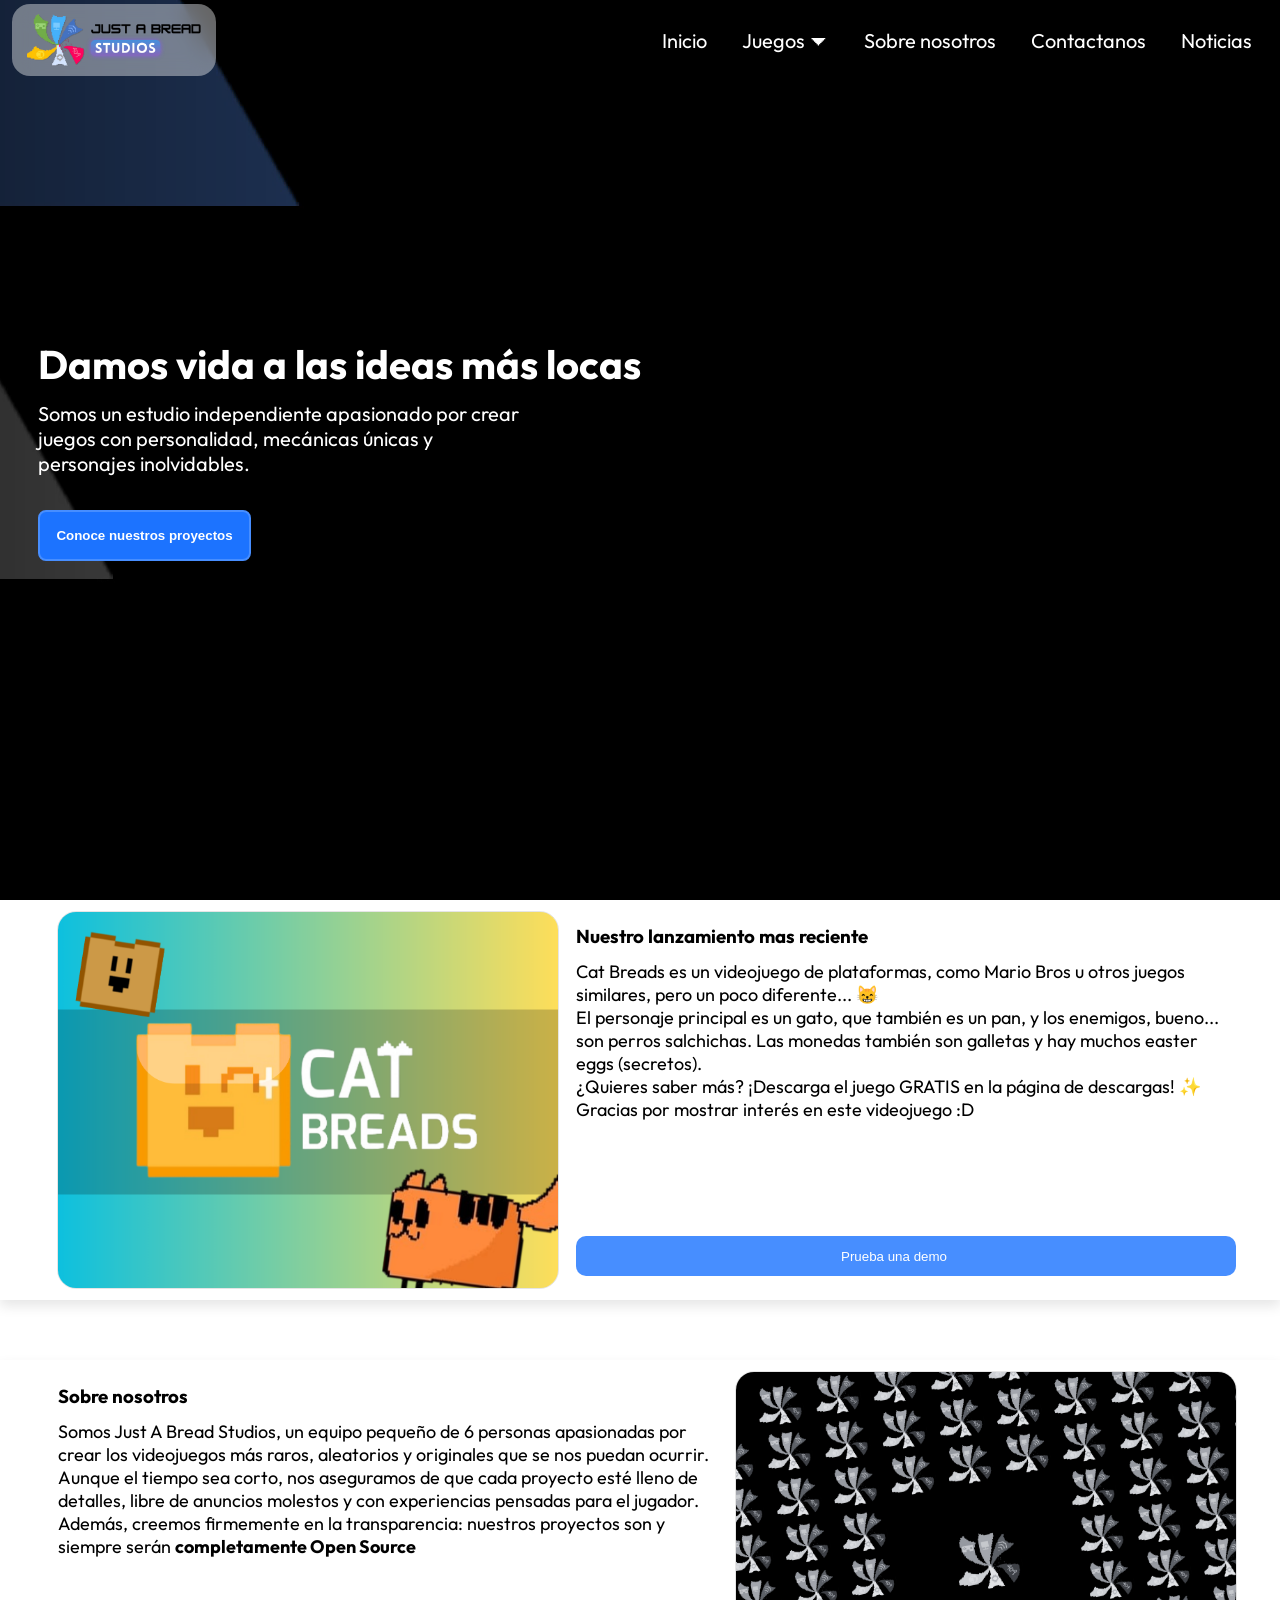
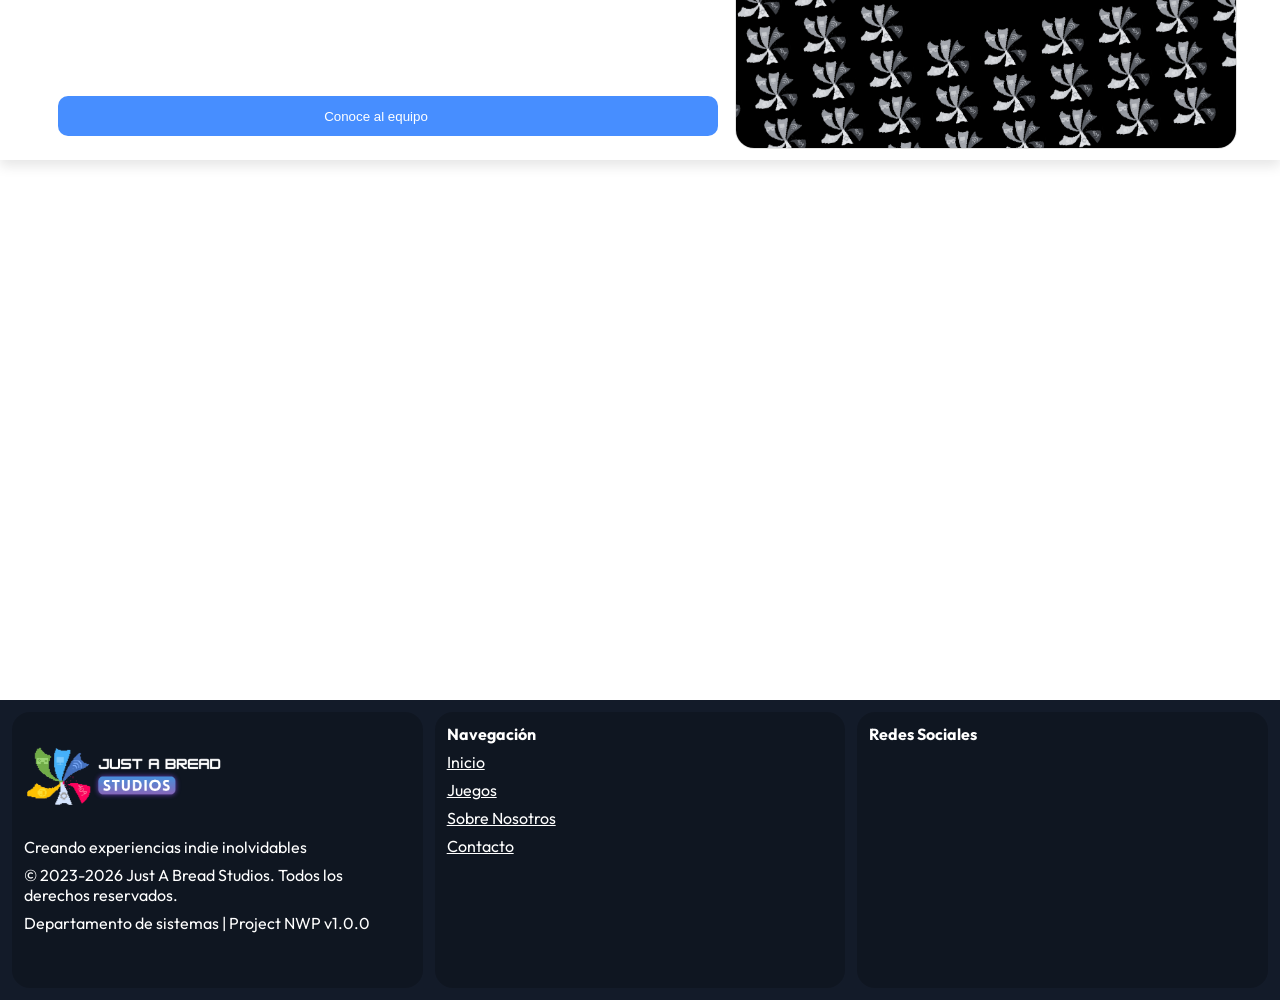
==== index.html @ 00c09c72 "Primer publicacion de la web!" ====
<!DOCTYPE html>
<html lang="en">
<head>
    <meta charset="UTF-8">
    <meta name="viewport" content="width=device-width, initial-scale=1.0">

    <title>Just A Bread Studios</title>
    <meta name="description" content="Estudio de videojuegos indie enfocado en experiencias originales, gratuitas y totalmente Open Source. Conoce a nuestro equipo.">
    <meta property="og:title" content="Just A Bread Studios">
    <meta property="og:description" content="Creando los videojuegos más raros y originales.">
    <meta property="og:image" content="/assets/jabsBanner.png">
    <meta property="og:type" content="website">
    <link rel="icon" href="/assets/jabs_small.png" type="image/x-icon">

    <link rel="stylesheet" href="styles.css">
    <link rel="preconnect" href="https://fonts.googleapis.com">
    <link rel="preconnect" href="https://fonts.gstatic.com" crossorigin>
    <link href="https://fonts.googleapis.com/css2?family=Google+Sans:ital,opsz,wght@0,17..18,400..700;1,17..18,400..700&family=Outfit:wght@100..900&display=swap" rel="stylesheet">
    <link rel='stylesheet' href='https://cdn-uicons.flaticon.com/4.0.0/uicons-regular-rounded/css/uicons-regular-rounded.css'>
    <link rel='stylesheet' href='https://cdn-uicons.flaticon.com/4.0.0/uicons-brands/css/uicons-brands.css'>
    <link rel='stylesheet' href='https://cdn-uicons.flaticon.com/4.0.0/uicons-bold-rounded/css/uicons-bold-rounded.css'>
</head>
<body>
    <nav id="navbar">
        <img alt="Jabs Logo" src="/assets/black.png" onclick="gotoPage('home')" style="cursor: pointer;">

        <button class="mobileNav" onclick="document.getElementById('navTouchSidebar').classList.toggle('show')"><i class="fi fi-br-menu-burger"></i></button>

        <ul>
            <li><a href="/home" data-link>Inicio</a></li>
            <li>
                <a href="/games" data-link>Juegos ⏷</a>
                <ul class="nav_dropdown">
                    <li><a href="/gamescatbreads" data-link>Cat Breads</a></li>
                    <li><a href="#">Cat Breads Legacy</a></li>
                </ul>
            </li>
            <li><a href="/aboutus" data-link>Sobre nosotros</a></li>
            <li><a href="/contactus" data-link>Contactanos</a></li>
            <li><a href="/news" data-link>Noticias</a></li>

        </ul>
    </nav>
    <nav id="navTouchSidebar">
        <button onclick="document.getElementById('navTouchSidebar').classList.remove('show')">Cerrar</button>
        <ul>
            <li><a href="/home" data-link>Inicio</a></li>
            <li>
                <a href="/games" data-link>Juegos ⏷</a>
                <ul class="nav_dropdown">
                    <li><a href="/gamescatbreads"  data-link>Cat Breads</a></li>
                    <li><a href="#">Cat Breads Legacy</a></li>
                </ul>
            </li>
            <li><a href="/aboutus" data-link>Sobre nosotros</a></li>
            <li><a href="/contactus" data-link>Contactanos</a></li>
            <li><a href="/news" data-link>Noticias</a></li>
        </ul>
    </nav>
    <section class="page" id="page_home">
        <section class="hero">
            <video autoplay muted loop playsinline width="100%">
                <source src="/assets/Cat Breads Trailer.webm" type="video/mp4">
                Tu navegador no soporta la etiqueta de video.
            </video>
            <div class="hero-content">
                <h1>Damos vida a las ideas más locas</h1>
                <span>Somos un estudio independiente apasionado por crear juegos con personalidad, mecánicas únicas y personajes inolvidables.</span>
                <button onclick="gotoPage('games')">Conoce nuestros proyectos</button>
            </div>
        </section>

        <section class="reveal groups">
            <div class="sideleft">
                <img alt="Game Screenshot" src="/assets/promo/2.png">
            </div>
            <div class="sideright">
                <h1>Nuestro lanzamiento mas reciente</h1>
                <p>Cat Breads es un videojuego de plataformas, como Mario Bros u otros juegos similares, pero un poco diferente... 😸<br>El personaje principal es un gato, que también es un pan, y los enemigos, bueno... son perros salchichas. Las monedas también son galletas y hay muchos easter eggs (secretos).<br>¿Quieres saber más? ¡Descarga el juego GRATIS en la página de descargas! ✨ Gracias por mostrar interés en este videojuego :D</p>
                <button onclick="gotoPage('games/catbreads')">Prueba una demo <i class="fi fi-rr-arrow-right"></i></button>
            </div>
        </section>
        <section class="reveal groups inverted">
            <div class="sideright">
                <h1>Sobre nosotros</h1>
                <p>Somos Just A Bread Studios, un equipo pequeño de 6 personas apasionadas por crear los videojuegos más raros, aleatorios y originales que se nos puedan ocurrir. Aunque el tiempo sea corto, nos aseguramos de que cada proyecto esté lleno de detalles, libre de anuncios molestos y con experiencias pensadas para el jugador. Además, creemos firmemente en la transparencia: nuestros proyectos son y siempre serán <strong>completamente Open Source</strong></p>
                <button onclick="gotoPage('aboutus')">Conoce al equipo <i class="fi fi-rr-arrow-right"></i></button>
            </div>
            <div class="sideleft">
                <img alt="About Screenshot" src="/assets/promo/5.png">
            </div>
        </section>
        <section class="reveal groups">
            <div class="sideleft">
                <img alt="News Screenshot" src="/assets/promo/1.png">
            </div>
            <div class="sideright">
                <h1>Noticias</h1>
                <p>Se viene una nueva actualizacion de nuestro juego Cat Breads. Actualizaremos el juego a la version 26.0, ademas de migrar a un nuevo motor web en lugar de utilizar PenguinMod, esto debido a que nuestro equipo ha adquirido nuevos conocimientos y esta preparado para mejorar el juego y dar la mejor experiencia posible! Con esta nueva version podremos manejar mas libremente el juego y reduciremos drasticamente los tiempos de carga, ademas de agregar mejor compatibilidad, administracion online y cuentas mejoradas, y nuevos puzzles.</p>
                <button onclick="gotoPage('news')">Ver esta noticia <i class="fi fi-rr-arrow-right"></i></button>
            </div>
        </section>

    </section>
    <section class="page hidden" id="page_games">
        <h1>Todos nuestros juegos</h1>
        <div class="games_wrapper">
            <div class="card">
                <img src="/assets/promo/3.png" alt="Game Logo">
                <h1>Cat Breads</h1>
                <p>Cat Breads es un videojuego de plataformas, pero un poco diferente... 😸 El personaje principal es un gato, que también es un pan, y los enemigos son perros salchichas.</p>
                <button onclick="gotoPage('games/catbreads')">Ir al sitio</button>
            </div>
        </div>
    </section>
    <section class="page hidden" id="page_aboutus">
        <h1>Sobre nosotros</h1>
        <span>Hola! Somos Just A Bread Studios, un equipo pequeño de 6 personas apasionadas por crear los videojuegos más raros, aleatorios y originales que se nos puedan ocurrir. Aunque el tiempo sea corto (debido a trabajos del colegio y las pocas personas colaboradoras), nos aseguramos de que cada proyecto esté lleno de detalles, libre de anuncios molestos y con experiencias pensadas para el jugador. Además, creemos firmemente en la transparencia: nuestros proyectos son y siempre serán <strong>completamente Open Source</strong> y en la medida de lo posible, gratuitos y sin anuncios. Estamos seguros de que en los unicos lugares donde habran anuncios publicitarios en nuestros juegos sera para desbloquear habilidades u opciones especiales, pero estos anuncios seran completamente opcionales. Muchas gracias por leer, cuidate :3</span>
        <h1>Nuestro equipo</h1>
        <div class="colaborators_wrapper">
            <div class="card">
                <img src="/assets/colaborators/nyxwaoss.jpeg" alt="Person Image">
                <h1>NyxWaoss</h1>
                <p>Programador, diseñador de niveles, administrador y ✨️ CEO ✨️ de Just A Bread Studios</p>
            </div>
            <div class="card">
                <img src="https://placehold.co/400x400" alt="Person Image">
                <h1>Alix</h1>
                <p>Administradora, tester, y departamento creativo</p>
            </div>
            <div class="card">
                <img src="https://placehold.co/400x400" alt="Person Image">
                <h1>Daniel</h1>
                <p>Departamento creativo y tester</p>
            </div>
            <div class="card">
                <img src="https://placehold.co/400x400" alt="Person Image">
                <h1>El Estante</h1>
                <p>Programador, diseñador de sprites, portadas y assets, tester, y departamento creativo</p>
            </div>
            <div class="card">
                <img src="https://placehold.co/400x400" alt="Person Image">
                <h1>Santi</h1>
                <p>Departamento creativo, diseñador de sprites y tester</p>
            </div>
        </div>
    </section>
    <section class="page hidden" id="page_contactus">
        <h1>Contactanos!</h1>
        <span>Tienes ideas para el juego, algun feedback, o necesitas comunicarte con nosotros? Por favor, envia tu solicitud a este correo:</span>
        <a href="mailto:justabreadstudios@gmail.com">justabreadstudios@gmail.com</a>
        <span>Tardaremos de 2-4 días en responderte segun tu solicitud, muchas gracias!</span>
    </section>
    <section class="page hidden" id="page_news">
        <h1>Noticias</h1>
        <section class="reveal groups">
            <div class="sideleft">
                <img alt="News Screenshot" src="/assets/promo/1.png">
            </div>
            <div class="sideright">
                <h1>Noticias</h1>
                <p>Se viene una nueva actualizacion de nuestro juego Cat Breads. Actualizaremos el juego a la version 26.0, ademas de migrar a un nuevo motor web en lugar de utilizar PenguinMod, esto debido a que nuestro equipo ha adquirido nuevos conocimientos y esta preparado para mejorar el juego y dar la mejor experiencia posible! Con esta nueva version podremos manejar mas libremente el juego y reduciremos drasticamente los tiempos de carga, ademas de agregar mejor compatibilidad, administracion online y cuentas mejoradas, y nuevos puzzles.</p>
                <button onclick="gotoPage('games/catbreads')">Prueba una demo <i class="fi fi-rr-arrow-right"></i></button>
            </div>
        </section>
    </section>

    <section class="page hidden" id="page_gamescatbreads">
        <h1>Redirigiendo...</h1>
    </section>

    <footer class="site-footer">
        <div class="brand">
            <img src="/assets/jabs_w.png" alt="Just A Bread Studios Logo" onclick="window.location.href = '/index.html'" style="cursor: pointer;">
            <p>Creando experiencias indie inolvidables</p>
            <p>&copy; 2023-2026 Just A Bread Studios. Todos los derechos reservados.</p>
            <p>Departamento de sistemas | Project NWP v1.0.0</p>
        </div>
        <div class="navigation">
            <h4>Navegación</h4>
            <a href="/home" data-link>Inicio</a>
            <a href="/games" data-link>Juegos</a>
            <a href="/aboutus" data-link>Sobre Nosotros</a>
            <a href="/contactus" data-link>Contacto</a>
        </div>
        <div class="social">
            <h4>Redes Sociales</h4>
            <a href="#"><i class="fi fi-brands-discord"></i></a>
            <a href="#"><i class="fi fi-brands-youtube"></i></a>
            <a href="#"><i class="fi fi-brands-github"></i></a>
        </div>
    </footer>
    <script src="app.js"></script>
</body>
</html>
---- styles.css ----
::-webkit-scrollbar {
    width: 10px;
}
::-webkit-scrollbar-track {
    background: transparent;
    background-color: rgb(218, 218, 218);
}
::-webkit-scrollbar-thumb {
  background: rgba(0, 0, 0, 0.25);
  border-radius: 999em;
}

/* Handle on hover */
::-webkit-scrollbar-thumb:hover {
  background: rgba(0, 0, 0, 0.4);
}

html {
    margin: 0;
    overflow-x: hidden;
}
body {
    margin: 0;
    width: 100vw;
    overflow-x: hidden;
    overflow-y: auto;
    /*padding-top: 80px;*/

    background-color: white;
    font-family: "Outfit", sans-serif;
}
.hidden {
    display: none !important;
}

button {
    display: flex;
    align-items: center;
    justify-content: center;
    gap: 8px;
    transition: gap 0.4s ease-out;
}
button:hover {
    gap: 16px;
}
button i {
    font-size: 16px;
    width: 16px;
    height: 16px;
}

.page {
    width: 100%;
    background-color: white;
    padding: 12px;
    padding-top: 80px;
    box-sizing: border-box;
}
#page_home {
    padding-top: 0 !important;
    padding: 0;
}

.page .reveal {
    opacity: 0;
    transform: translateY(40px);
    transition: opacity 0.8s ease, transform 0.8s ease-out;
}
.page .reveal.visible {
    opacity: 1;
    transform: translateY(0);
}
.page .reveal img {
    transform: perspective(800px) rotateY(40deg) translateX(-40px) scale(1.3);
    transform-origin: center center;
    box-shadow: 12px 12px 12px rgba(0, 0, 0, 0.7);
    transition: transform 0.6s ease 0.2s, box-shadow 0.4s ease 0.1s;
    outline: 1px solid rgba(0, 0, 0, 0.1);
}
.page .reveal.inverted img {
    transform: perspective(800px) rotateY(-40deg) translateX(40px) scale(1.3);
}
.page .reveal.visible img {
    transform: perspective(800px) rotateY(0) translateX(0) scale(1);
    box-shadow: none;
}


nav {
    position: fixed;
    top: 0;
    left: 0;
    width: 100%;
    height: 80px;
    padding: 12px;
    box-sizing: border-box;
    z-index: 10;

    display: flex;
    align-items: center;

    background-color: transparent;
    box-shadow: none;
    backdrop-filter: none;
    color: white;
    transition: background-color 0.3s ease, color 0.3s ease;
}
nav.scrolled {
    background-color: rgba(255, 255, 255, 0.8);
    box-shadow: 0 8px 12px rgba(0, 0, 0, 0.1);
    backdrop-filter: blur(12px);
    color: black;
}

nav.scrolled .mobileNav i {
    color: black;
}

nav .mobileNav {
    display: none;
    height: 90%;
    aspect-ratio: 1/1;
    background-color: transparent;
    border: none;

    align-items: center;
    justify-content: center;

    padding: 0;
    margin-left: auto;
    margin-right: 12px;
}
nav .mobileNav i {
    color: white;

    font-size: 28px;
    width: 28px;
    height: 28px;
}
@media (max-width: 768px) {
    nav .mobileNav {
        display: flex;
    }
}

#navTouchSidebar {
    flex-direction: column;
    align-items: start;
    gap: 8px;
    z-index: 11;

    top: 0;
    left: 100%;
    height: 100vh;
    width: 90%;

    border-radius: 18px 0 0 18px;

    background-color: rgb(19, 27, 41);
    color: white;

    transition: transform 0.3s ease;
}
#navTouchSidebar.show {
    transform: translateX(-100%);
}
#navTouchSidebar button {
    width: 100%;
    height: 40px;

    border-radius: 12px;
    border: none;
    background-color: rgb(71, 142, 255);
    color: white;
}

nav img {
    height: 100%;
    width: 180px;
    object-fit: cover;

    background-color: rgba(255, 255, 255, 0.4);
    border-radius: 18px;
    backdrop-filter: blur(12px);
    padding: 8px 12px;

    transition: padding 0.4s ease;
}
nav.scrolled img {
    background-color: transparent;
    backdrop-filter: none;
    padding: 0;
}
@media (max-width: 768px) {
    nav ul {
        display: none;
    }
}
#navbar ul {
    list-style: none;
    margin-left: auto;
}
#navbar ul li {
    display: inline-block;
    position: relative;
}
#navbar ul li a {
    display: block;
    padding: 16px;
    height: 100%;
    color: white;
    text-decoration: none;
    text-align: center;
    font-size: 20px;
    border-radius: 12px;
}
#navbar.scrolled ul li a {
    color: black;
}
#navbar ul li ul.nav_dropdown {
    width: 100%;
    min-width: 220px;
    min-height: 100px;
    position: absolute;
    z-index: 12;
    display: none;

    flex-direction: column;
    align-items: center;

    padding: 8px;
    margin: 0;
    border-radius: 16px;
    background-color: white;
    box-shadow: 6px 6px 12px rgba(0, 0, 0, 0.1);
}
#navbar ul li ul.nav_dropdown li {
    display: block;
    width: 100%;
    padding: 0;
}
#navbar ul li ul.nav_dropdown li a {
    padding: 8px 18px;
    font-size: 18px;
    color: black;
}
#navbar ul li a:hover {
    background-color: rgba(0, 0, 0, 0.2);
    backdrop-filter: blur(12px);
}
#navbar.scrolled ul li a:hover {
    background-color: rgba(0, 0, 0, 0.1);
    backdrop-filter: none;
}
#navbar ul li:hover ul.nav_dropdown {
    display: flex;
}

#navTouchSidebar ul {
    width: 100%;
    height: 100%;
    display: flex;
    flex-direction: column;
    align-items: start;
    list-style: none;
    gap: 12px;

    padding: 0;
    padding-left: 12px;
}

#navTouchSidebar ul li {
    width: 100%;
    font-size: 20px;
    color: white !important;
}
#navTouchSidebar ul li a {
    width: 100%;
    color: white !important;
    text-decoration: none;
}
#navTouchSidebar ul li ul {
    padding-left: 28px;
    padding-top: 12px;
    padding-bottom: 12px;
}





#page_home .hero {
    position: relative;
    width: 100%;
    height: 100vh;
    overflow: hidden;
    display: flex;
    align-items: center;
    justify-content: center;
}
#page_home .hero video {
    position: absolute;
    top: 50%;
    left: 50%;
    transform: translate(-50%, -50%);
    min-width: 100%;
    min-height: 100%;
    width: auto;
    height: auto;
    aspect-ratio: 16 / 9;
    object-fit: cover;
    z-index: 1;
}
@media (max-width: 768px) {
    #page_home .hero video {
        width: 100%;
    }
}
#page_home .hero::after {
    content: "";
    position: absolute;
    top: 0;
    left: 0;
    width: 100%;
    height: 100%;
    background: #000000;
    background: linear-gradient(90deg, rgba(0, 0, 0, 0.7) 0%, rgba(0, 0, 0, 0.3) 80%);
    z-index: 2;
}
#page_home .hero .hero-content {
    position: relative;
    z-index: 3;
    color: white;
    text-align: left;
    width: 94%;

    display: flex;
    flex-direction: column;
    align-items: start;
    justify-content: center;
    gap: 12px;
}
@media (max-width: 768px) {
    #page_home .hero .hero-content {
        align-items: center;
    }   
}
#page_home .hero .hero-content h1 {
    margin: 0;
    font-size: 40px;
    font-weight: 700;
    width: 100%;
    text-align: left;
}
#page_home .hero .hero-content span {
    margin: 0;
    font-size: 20px;
    width: 40%;
    text-align: left;
}
@media (max-width: 768px) {
    #page_home .hero .hero-content span {
        font-size: 20px;
        width: 100%;
        text-align: center;
    }
    #page_home .hero .hero-content h1 {
        text-align: center;
    }
}
#page_home .hero .hero-content button {
    background-color: rgb(28, 115, 255);
    border: 2px solid rgb(71, 142, 255);
    padding: 16px;
    border-radius: 8px;
    color: white;
    cursor: pointer;
    margin-top: 22px;
    font-weight: 600;

    transition: background-color 0.2s ease;
}
#page_home .hero .hero-content button:hover {
    background-color: rgb(62, 136, 255);
    box-shadow: 0 6px 12px rgba(0, 0, 0, 0.2);
}

.page .groups {
    width: 100%;
    height: 400px;

    display: flex;
    flex-direction: row;
    align-items: center;
    justify-content: center;
    gap: 18px;

    padding: 12px;
    padding-left: 58px;
    padding-right: 44px;
    box-sizing: border-box;

    box-shadow: 0 6px 12px rgba(0, 0, 0, 0.1);
    margin-bottom: 60px;
}
@media (max-width: 768px) {
    .page .groups {
        padding: 12px;
        padding-left: 12px;
        padding-right: 12px;
        flex-direction: column;
        height: auto;
    }
    .page .groups.inverted {
        flex-direction: column-reverse;
    }
}
.page .groups * {
    box-sizing: border-box;
    margin: 0;
}
.page .groups .sideleft {
    height: 100%;
    width: 500px;
}
.page .groups .sideright {
    height: 100%;
    width: 100%;
    flex: 1;

    padding: 12px 0;
    box-sizing: border-box;

    display: flex;
    flex-direction: column;
    align-items: start;
    gap: 12px;
}
@media (max-width: 768px) {
    .page .groups .sideleft {
        width: 100%;
        height: 300px;
    }
    .page .groups .sideright {
        width: 100%;
        height: auto;
    }
}

.page .groups img {
    height: 100%;
    width: 100%;
    border-radius: 18px;
    object-fit: cover;
}
.page .groups button {
    width: 100%;
    padding: 12px;
    box-sizing: border-box;

    margin-top: auto;

    border-radius: 10px;
    background-color: rgb(71, 142, 255);
    color: white;
    border: none;
    cursor: pointer;
}
.page .groups button:hover {
    box-shadow: 0 6px 12px rgba(0, 0, 0, 0.1);
}
.page .groups p {
    width: 100%;
    text-align: left;
    font-size: 18px;
}

#page_games {
    background: linear-gradient(rgba(255,255,255,0.5), rgba(255,255,255,0.5)),
                url(/assets/bg.png);
    background-position: center;
    background-repeat: no-repeat;
    background-size: cover;
}

#page_games .games_wrapper {
    width: 100%;
    display: flex;
    align-items: center;
    justify-content: center;
}

#page_games .games_wrapper .card {
    width: 300px;
    height: 460px;

    display: flex;
    flex-direction: column;
    align-items: center;
    gap: 12px;

    background-color: white;
    border-radius: 18px;
    box-shadow: 0 6px 12px rgba(0, 0, 0, 0.06);
    padding: 12px;
    box-sizing: border-box;

    transition: transform 0.4s ease;
}
#page_games .games_wrapper .card:hover {
    box-shadow: 0 6px 12px rgba(0, 0, 0, 0.1);
    transform: translateY(-6px);
}
#page_games .games_wrapper .card * {
    margin: 0;
}
#page_games .games_wrapper .card img {
    width: 100%;
    object-fit: cover;
    border-radius: 12px;
    border: 2px solid rgba(0, 0, 0, 0.1);
}
#page_games .games_wrapper .card p {
    width: 100%;
    text-align: justify;
}
#page_games .games_wrapper .card button {
    margin-top: auto;
    width: 100%;
    padding: 12px;
    box-sizing: border-box;
    border-radius: 12px;
    background-color: rgb(71, 142, 255);
    color: white;
    border: none;
    cursor: pointer;
}
#page_games .games_wrapper .card button:hover {
    box-shadow: 0 6px 12px rgba(0, 0, 0, 0.1);
}






#page_aboutus {
    background: linear-gradient(rgba(0,0,0,0.5), rgba(0,0,0,0.5)),
                url(/assets/grid.png);
    background-position: center;
    background-repeat: no-repeat;
    background-size: cover;
    color: white;

    display: flex;
    flex-direction: column;
    align-items: center;
}

#page_aboutus .colaborators_wrapper {
    width: 100%;
    max-width: 2000px;
    display: grid;
    align-items: center;
    justify-content: center;
    justify-items: center;
    grid-template-columns: repeat(auto-fit, minmax(300px, 1fr));
    grid-template-rows: repeat(2, 1fr);
    gap: 12px;
}

#page_aboutus .colaborators_wrapper .card {
    width: 300px;
    height: 440px;

    display: flex;
    flex-direction: column;
    align-items: center;
    gap: 12px;

    background-color: white;
    color: black;
    border-radius: 18px;
    box-shadow: 0 6px 12px rgba(0, 0, 0, 0.06);
    padding: 12px;
    box-sizing: border-box;

    transition: transform 0.4s ease;
}
#page_aboutus .colaborators_wrapper .card:hover {
    box-shadow: 0 6px 12px rgba(0, 0, 0, 0.1);
    transform: translateY(-6px);
}
#page_aboutus .colaborators_wrapper .card * {
    margin: 0;
}
#page_aboutus .colaborators_wrapper .card img {
    width: 100%;
    object-fit: cover;
    border-radius: 50%;
    border: 2px solid rgba(0, 0, 0, 0.1);
}
#page_aboutus .colaborators_wrapper .card p {
    width: 100%;
    text-align: center;
}
#page_aboutus .colaborators_wrapper .card button {
    margin-top: auto;
    width: 100%;
    padding: 12px;
    box-sizing: border-box;
    border-radius: 12px;
    background-color: rgb(71, 142, 255);
    color: white;
    border: none;
    cursor: pointer;
}
#page_aboutus .colaborators_wrapper .card button:hover {
    box-shadow: 0 6px 12px rgba(0, 0, 0, 0.1);
}



#page_contactus {
    background: linear-gradient(rgba(0,0,0,0.7), rgba(0,0,0,0.7)),
                url(/assets/grid.png);
    background-position: center;
    background-repeat: no-repeat;
    background-size: cover;
    color: white;

    display: flex;
    flex-direction: column;
    align-items: center;
}
#page_contactus a {
    font-size: 18px;
    color: rgb(45, 125, 255);
    background-color: rgba(0, 0, 0, 0.7);
    width: 100%;
    text-align: center;
    margin: 8px;
    padding: 4px 0;
    border-radius: 999em;
    backdrop-filter: blur(4px);
}





#page_news {
    display: flex;
    flex-direction: column;
    align-items: center;
    gap: 12px;
}







footer {
    margin-top: 80px;
    height: 300px;

    width: 100%;
    background-color: rgb(19, 27, 41);
    color: white;

    display: flex;
    align-items: center;
    justify-content: center;
    gap: 12px;

    padding: 12px;
    box-sizing: border-box;
}
@media (max-width: 768px) {
    footer {
        height: auto;
        flex-direction: column;
    }
}
footer img {
    width: 200px;
    object-fit: contain;
}
footer div {
    height: 100%;
    width: 100%;
    flex: 1;

    display: flex;
    flex-direction: column;
    gap: 8px;

    background-color: rgba(0, 0, 0, 0.2);
    border-radius: 18px;
    padding: 12px;
    box-sizing: border-box;
}
footer div * {
    margin: 0;
}
footer div a {
    font-size: 16px;
    color: white;
    border-radius: 999em;

    transition: font-size 0.3s ease;
}
footer div a:hover {
    background-color: rgba(255, 255, 255, 0.05);
    color: rgb(60, 174, 255);
    font-size: 18px;
}
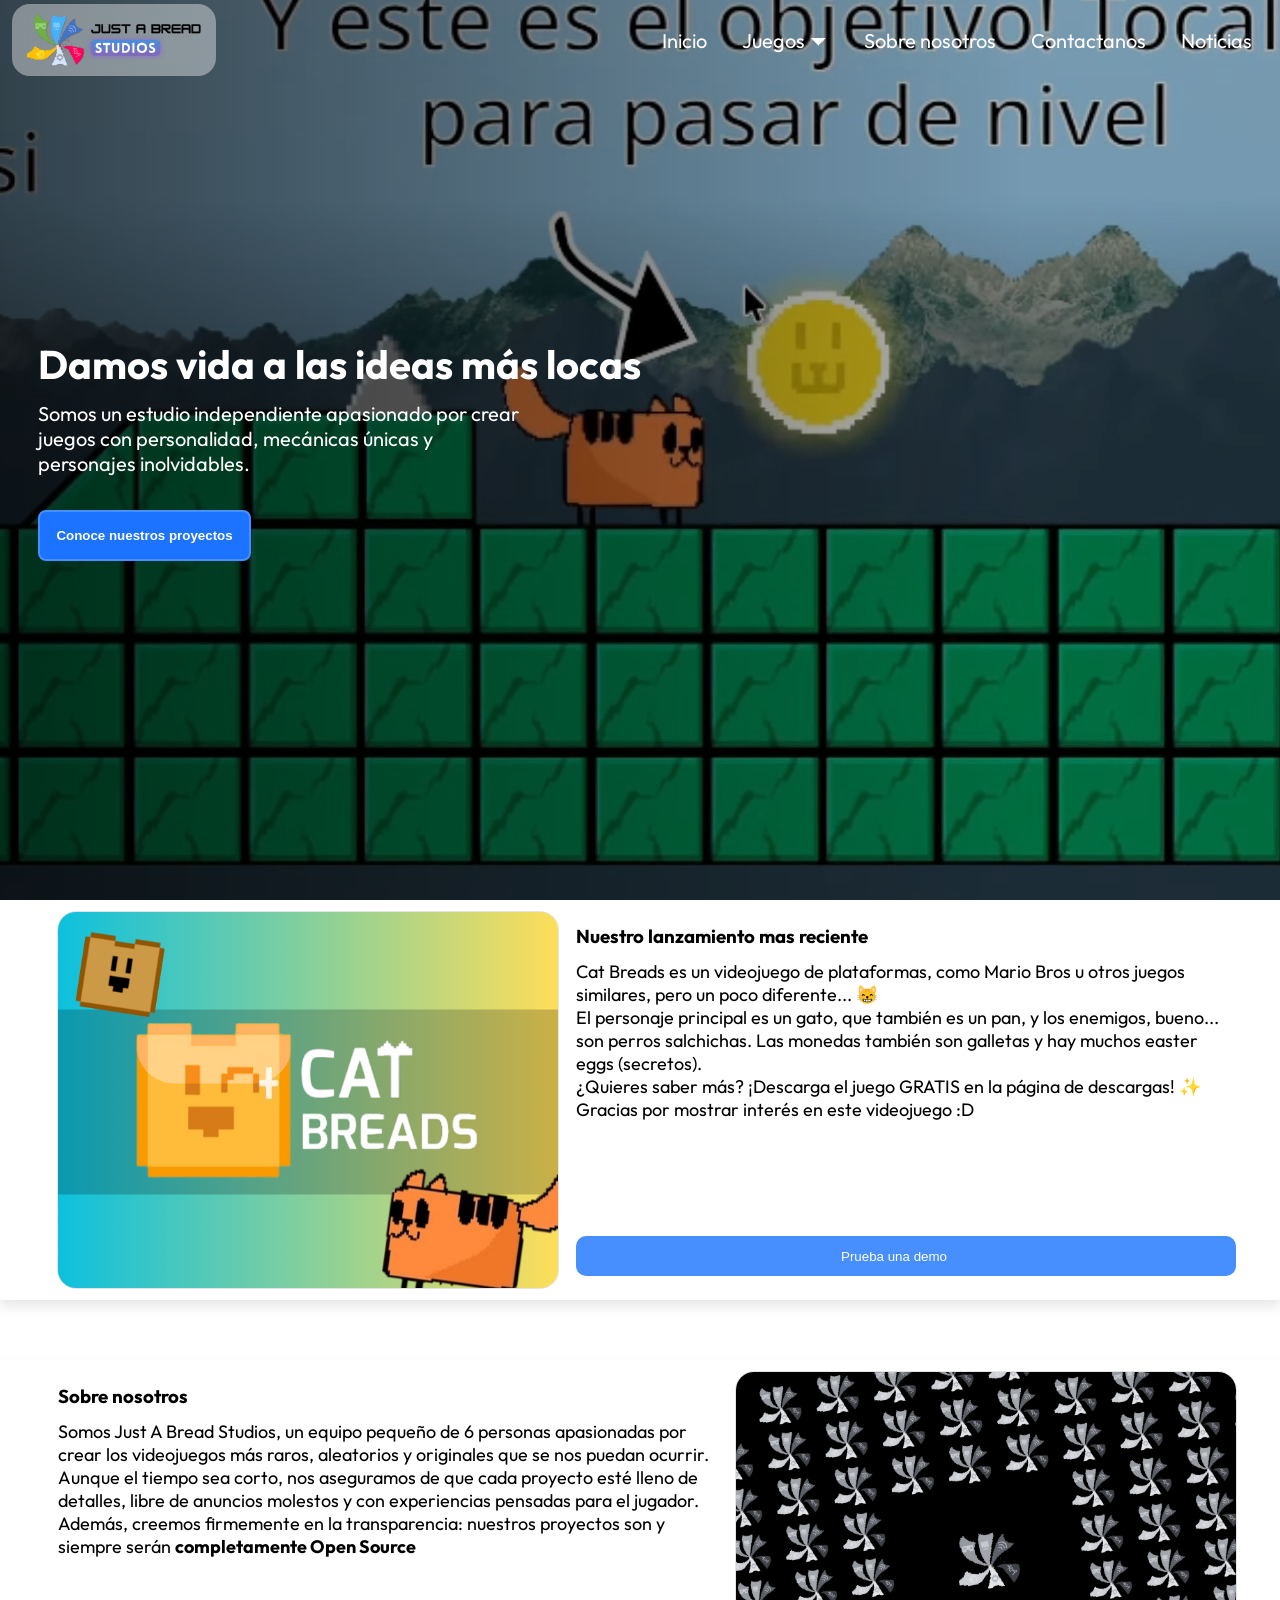
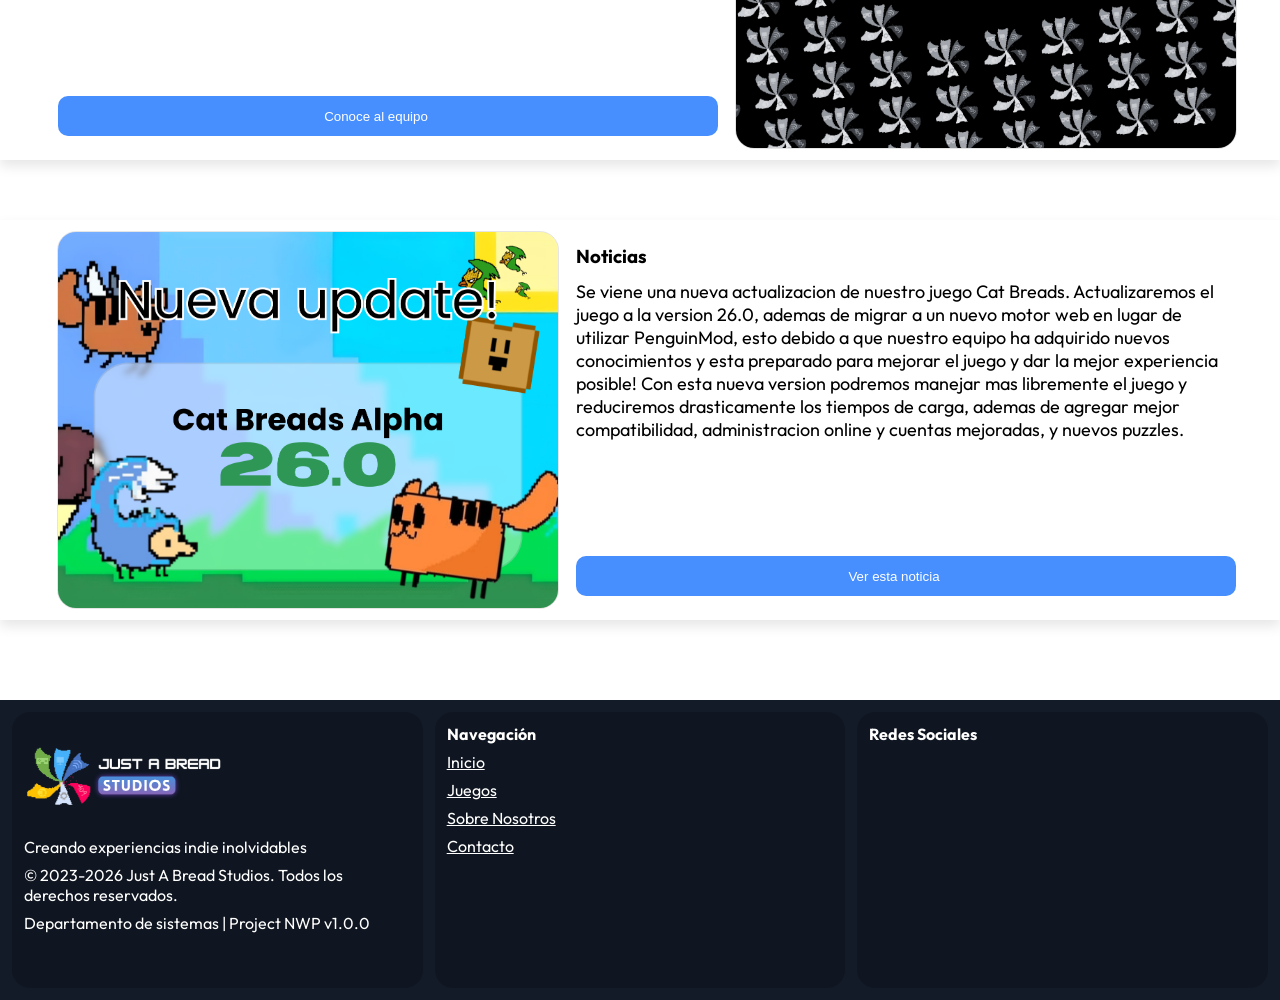
==== commit d9736d25: "Video del Hero reemplazado" ====
--- a/index.html
+++ b/index.html
@@ -60,7 +60,7 @@
     <section class="page" id="page_home">
         <section class="hero">
             <video autoplay muted loop playsinline width="100%">
-                <source src="/assets/Cat Breads Trailer.webm" type="video/mp4">
+                <source src="/assets/WebSmall.webm" type="video/mp4">
                 Tu navegador no soporta la etiqueta de video.
             </video>
             <div class="hero-content">
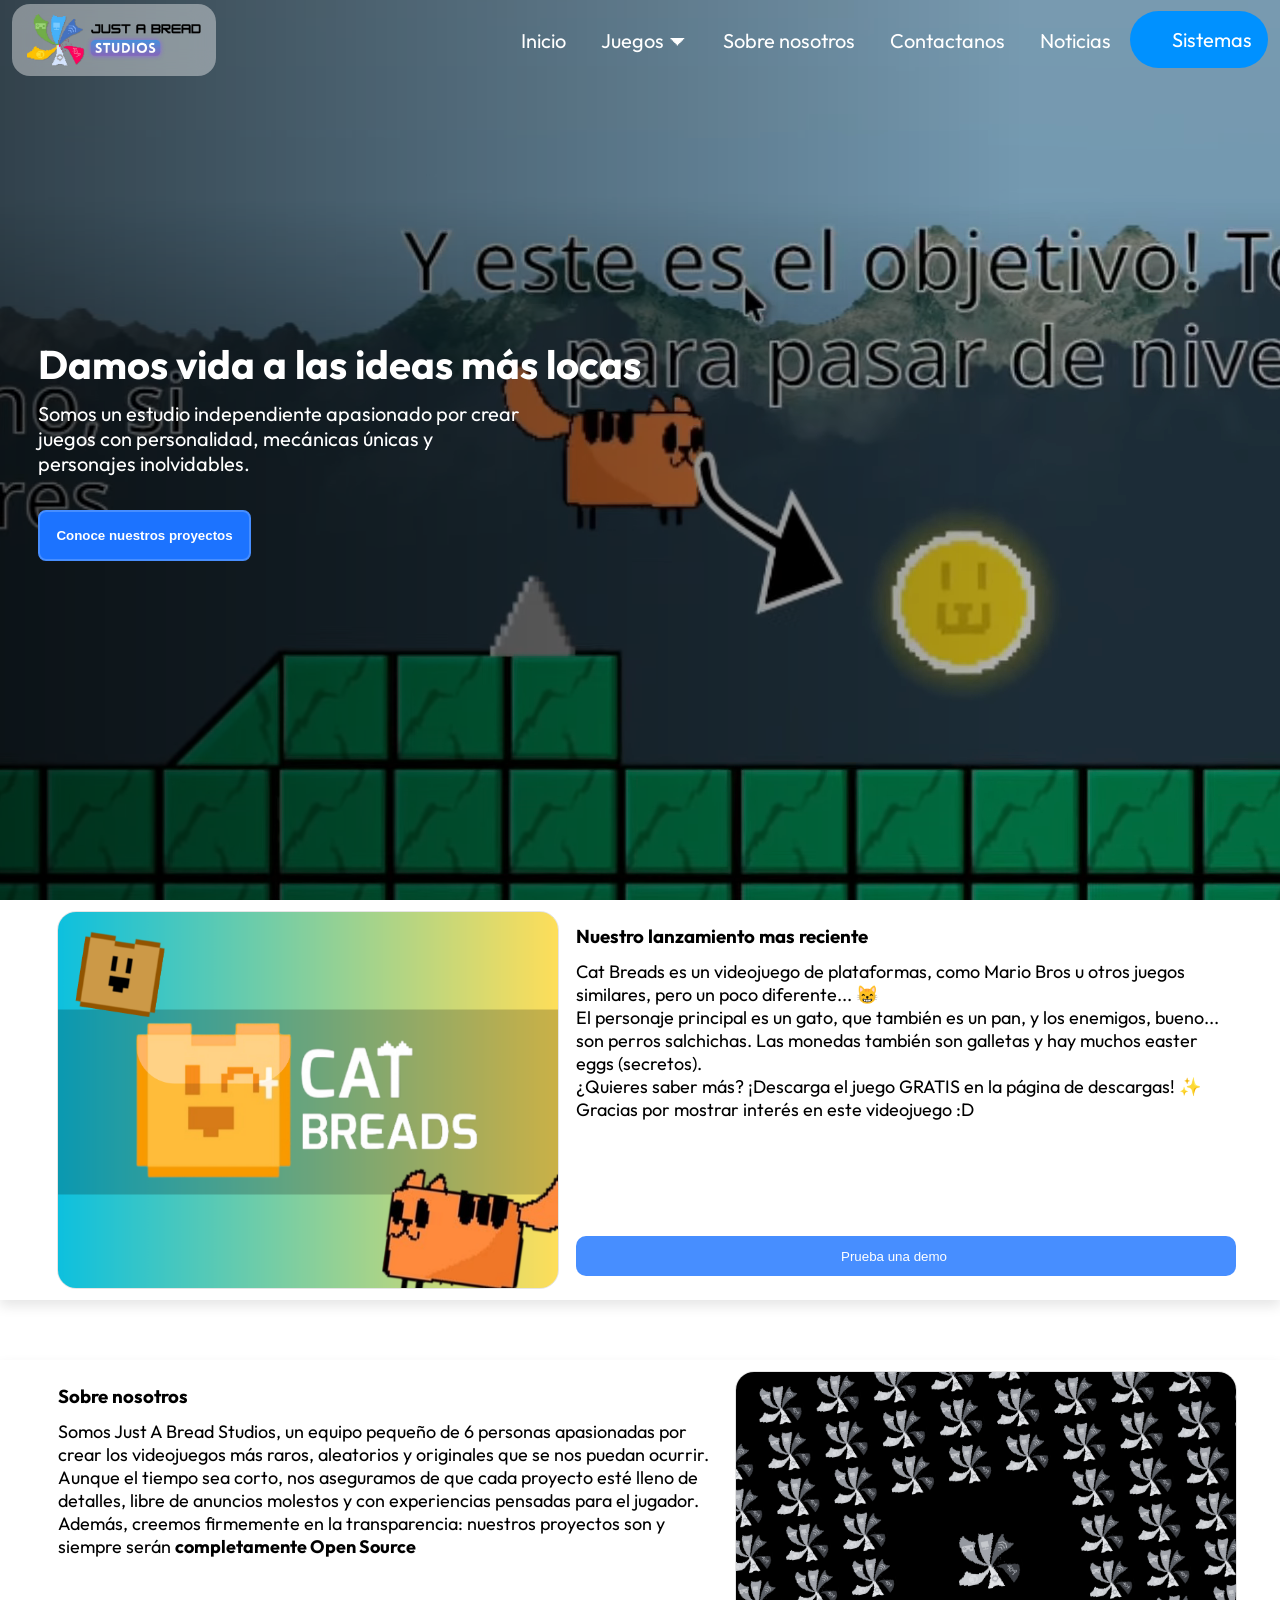
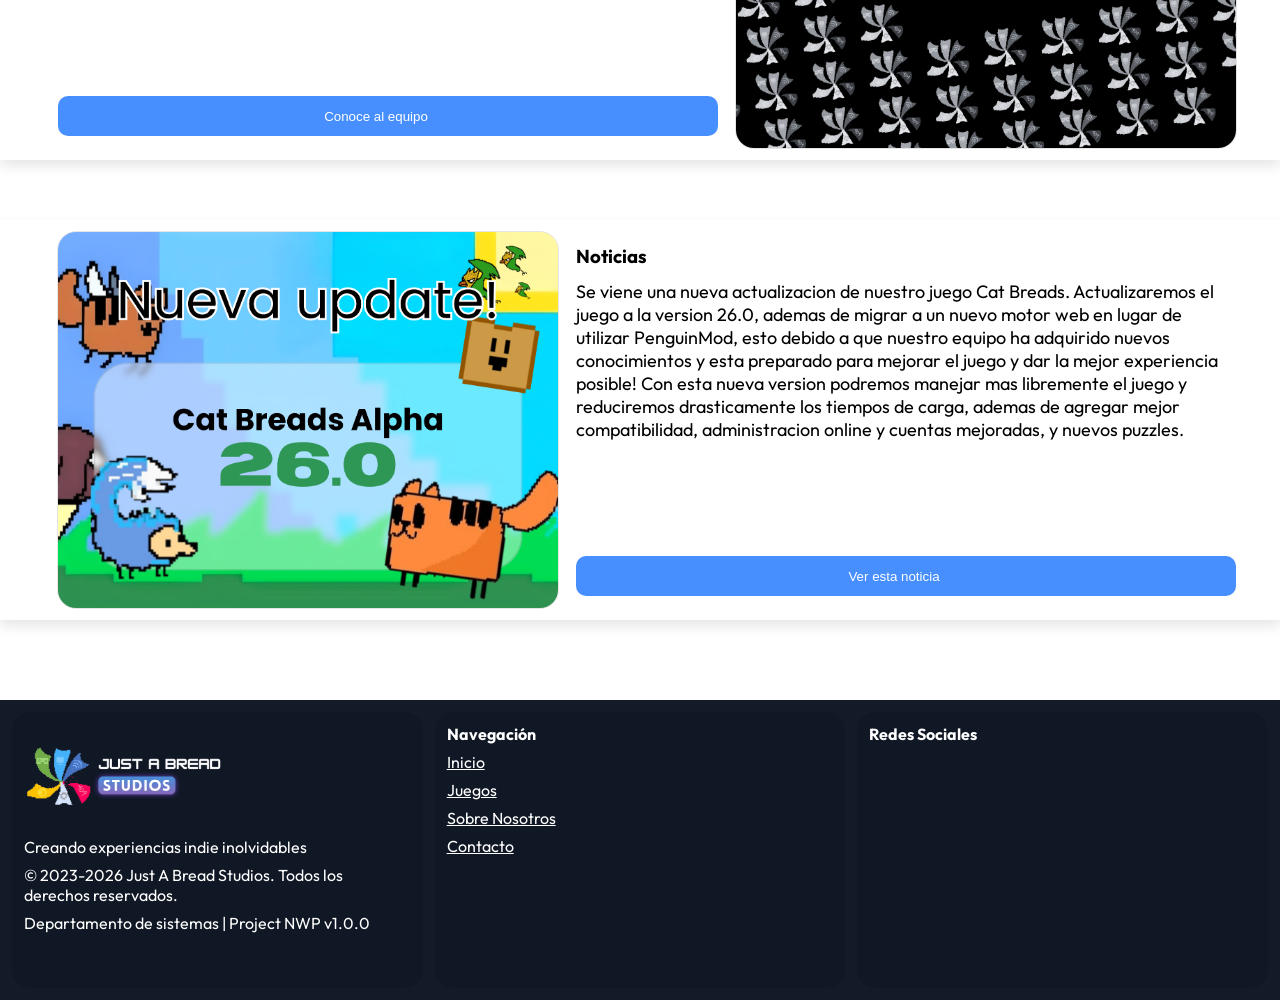
==== commit 52ae8b40: "BreadNet agregado (no disponible todavia)y SEO mejorado" ====
--- a/index.html
+++ b/index.html
@@ -6,10 +6,12 @@
 
     <title>Just A Bread Studios</title>
     <meta name="description" content="Estudio de videojuegos indie enfocado en experiencias originales, gratuitas y totalmente Open Source. Conoce a nuestro equipo.">
+    <link rel="canonical" href="https://justabreadstudios.netlify.app/">
     <meta property="og:title" content="Just A Bread Studios">
     <meta property="og:description" content="Creando los videojuegos más raros y originales.">
-    <meta property="og:image" content="/assets/jabsBanner.png">
+    <meta property="og:image" content="https://justabreadstudios.netlify.app/assets/jabsBanner.png">
     <meta property="og:type" content="website">
+    <meta property="og:url" content="https://justabreadstudios.com/">
     <link rel="icon" href="/assets/jabs_small.png" type="image/x-icon">
 
     <link rel="stylesheet" href="styles.css">
@@ -19,6 +21,15 @@
     <link rel='stylesheet' href='https://cdn-uicons.flaticon.com/4.0.0/uicons-regular-rounded/css/uicons-regular-rounded.css'>
     <link rel='stylesheet' href='https://cdn-uicons.flaticon.com/4.0.0/uicons-brands/css/uicons-brands.css'>
     <link rel='stylesheet' href='https://cdn-uicons.flaticon.com/4.0.0/uicons-bold-rounded/css/uicons-bold-rounded.css'>
+    <script type="application/ld+json">
+        {
+        "@context": "https://schema.org",
+        "@type": "WebSite",
+        "name": "Just A Bread Studios",
+        "url": "https://justabreadstudios.netlify.app/",
+        "description": "Estudio de videojuegos indie enfocado en experiencias originales, gratuitas y totalmente Open Source. Conoce a nuestro equipo."
+        }
+    </script>
 </head>
 <body>
     <nav id="navbar">
@@ -37,8 +48,9 @@
             </li>
             <li><a href="/aboutus" data-link>Sobre nosotros</a></li>
             <li><a href="/contactus" data-link>Contactanos</a></li>
-            <li><a href="/news" data-link>Noticias</a></li>
-
+            <li class="extra"><a href="/news" data-link>Noticias</a></li>
+
+            <li class="extra special"><a href="/breadnet/index.html"><i class="fi fi-rr-computer"></i> Sistemas</a></li>
         </ul>
     </nav>
     <nav id="navTouchSidebar">
@@ -55,6 +67,7 @@
             <li><a href="/aboutus" data-link>Sobre nosotros</a></li>
             <li><a href="/contactus" data-link>Contactanos</a></li>
             <li><a href="/news" data-link>Noticias</a></li>
+            <li><a href="/breadnet/index.html"><i class="fi fi-rr-computer"></i> Sistemas</a></li>
         </ul>
     </nav>
     <section class="page" id="page_home">
--- a/styles.css
+++ b/styles.css
@@ -137,9 +137,36 @@
     width: 28px;
     height: 28px;
 }
-@media (max-width: 768px) {
+@media (max-width: 800px) {
     nav .mobileNav {
         display: flex;
+    }
+}
+
+#navbar ul li.special a {
+    background-color: rgb(0, 145, 255) !important;
+    color: white !important;
+    border-radius: 999em;
+    display: flex;
+    align-items: center;
+    justify-content: center;
+    gap: 8px;
+
+    transition: box-shadow 0.2s ease, background-color 0.2s ease;
+}
+#navbar ul li.special i {
+    font-size: 18px;
+    width: 18px;
+    height: 18px;
+}
+#navbar ul li.special a:hover {
+    background-color: rgb(27, 156, 255) !important;
+    box-shadow: 0 6px 12px rgba(0, 162, 255, 0.5);
+}
+
+@media (max-width: 1100px) {
+    #navbar ul li.extra {
+        display: none !important;
     }
 }
 
@@ -191,7 +218,7 @@
     backdrop-filter: none;
     padding: 0;
 }
-@media (max-width: 768px) {
+@media (max-width: 800px) {
     nav ul {
         display: none;
     }
@@ -697,7 +724,7 @@
     flex-direction: column;
     gap: 8px;
 
-    background-color: rgba(0, 0, 0, 0.2);
+    background-color: rgba(0, 0, 0, 0.1);
     border-radius: 18px;
     padding: 12px;
     box-sizing: border-box;
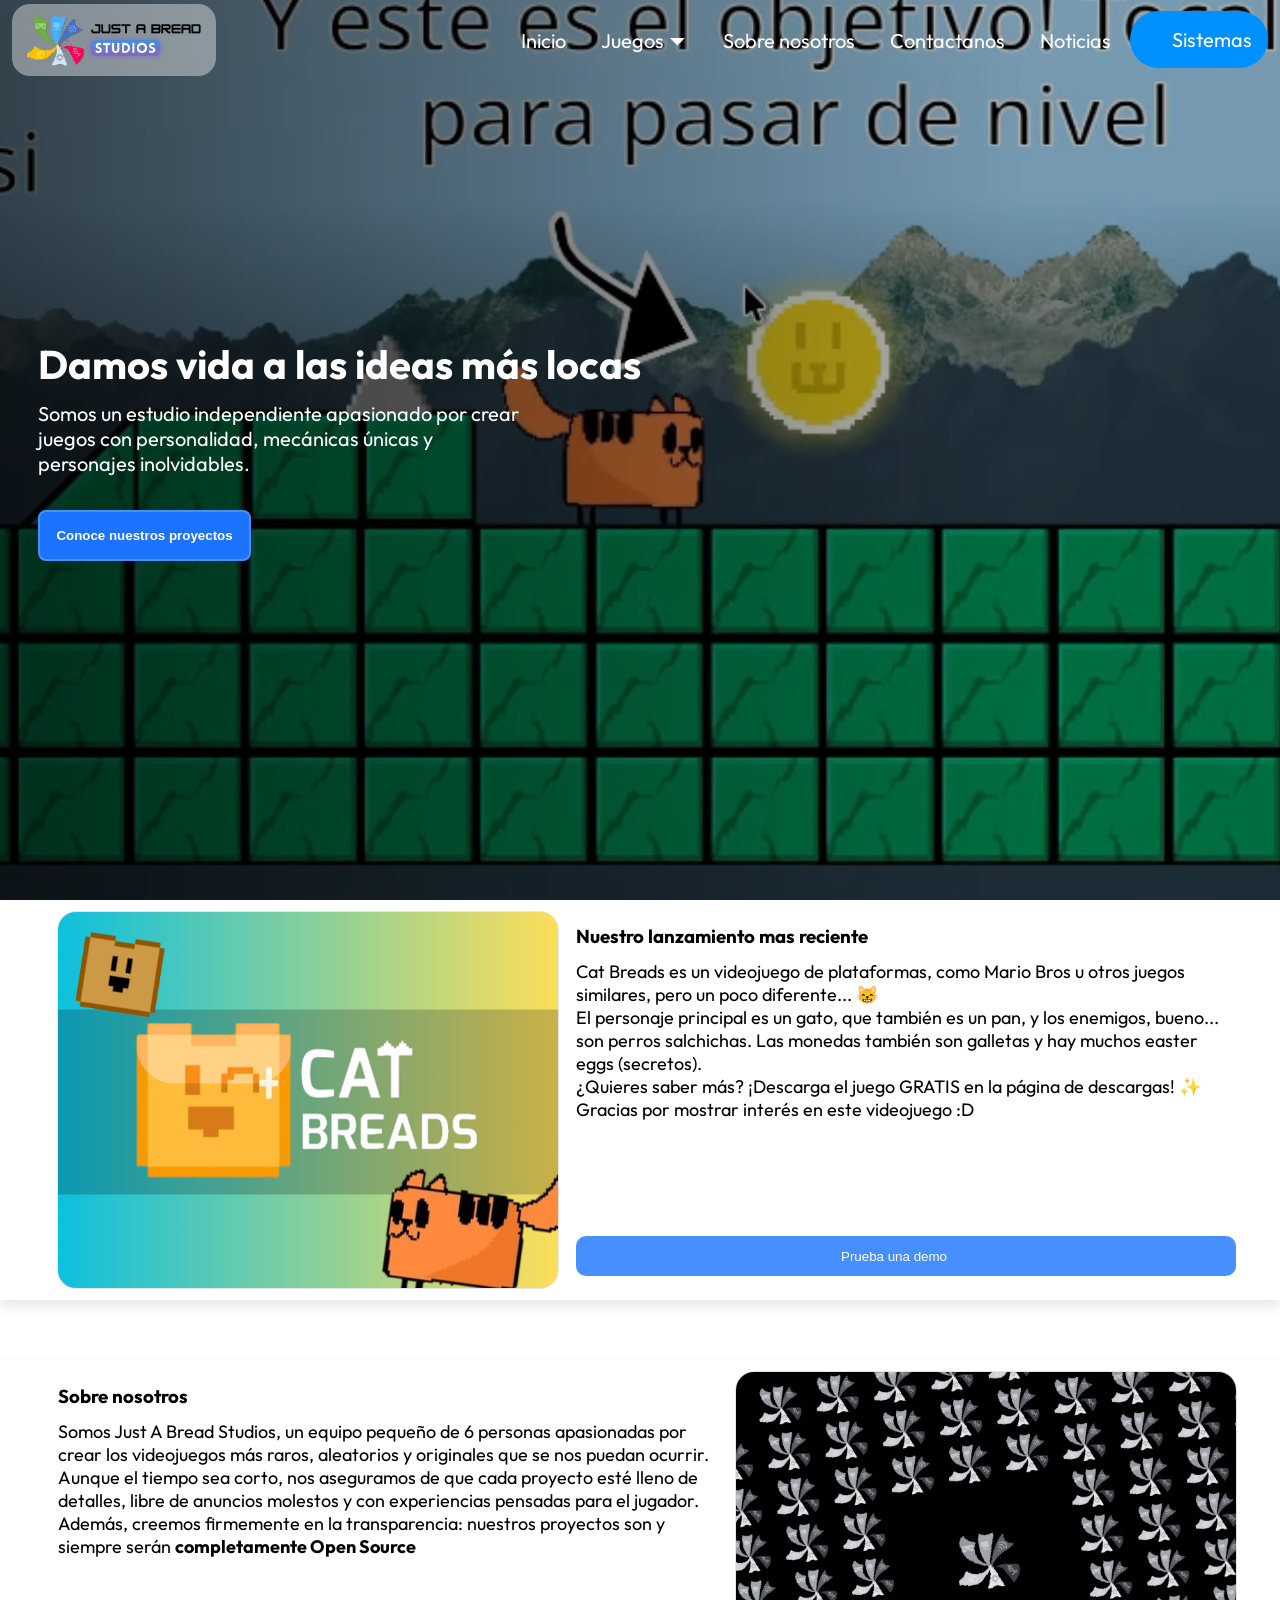
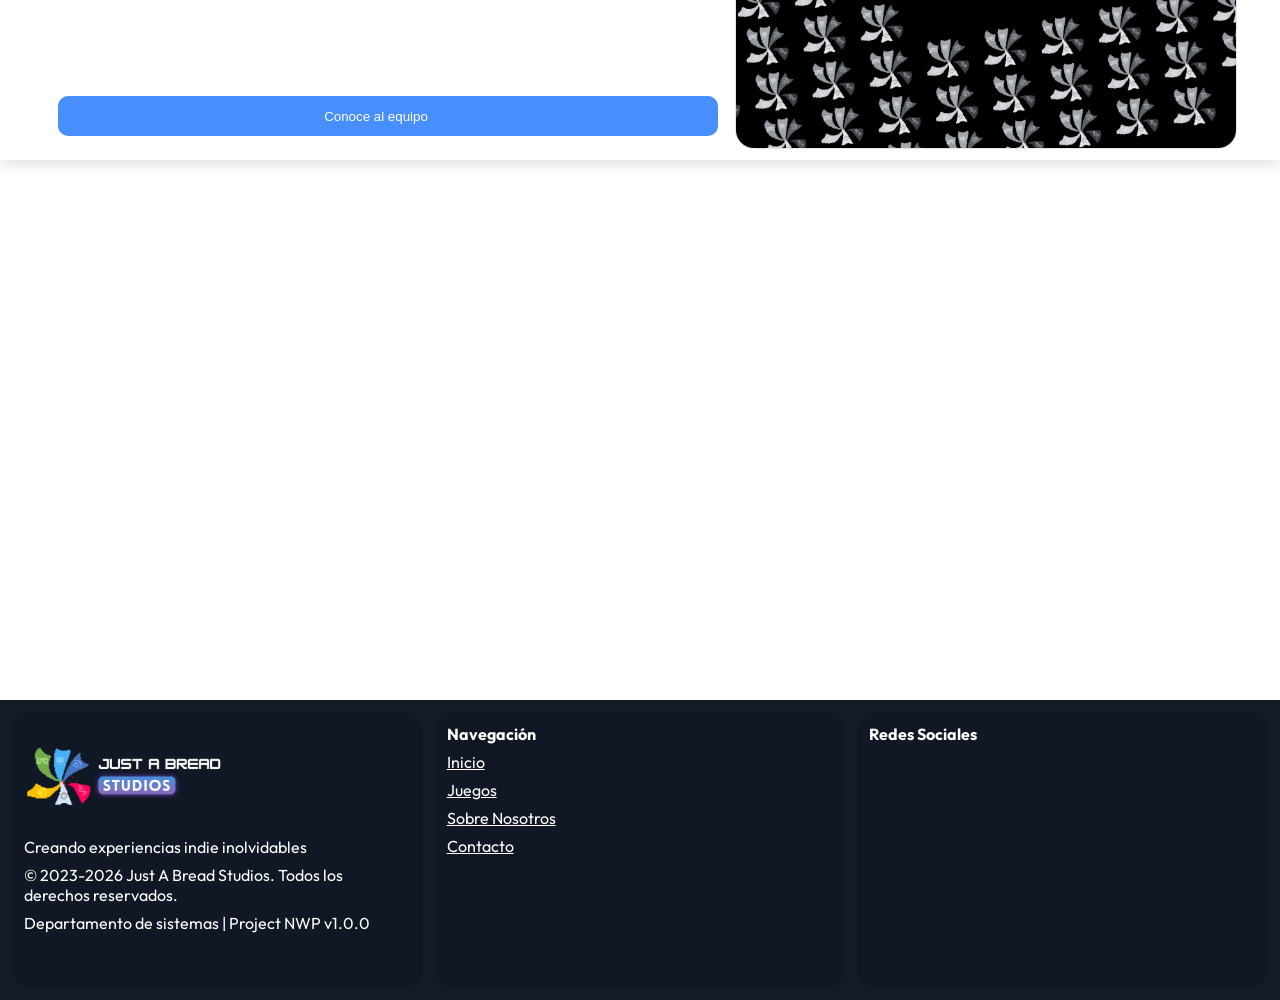
==== commit c9cb82b2: "Verificacion de Google Search Console agregada" ====
--- a/index.html
+++ b/index.html
@@ -13,6 +13,8 @@
     <meta property="og:type" content="website">
     <meta property="og:url" content="https://justabreadstudios.com/">
     <link rel="icon" href="/assets/jabs_small.png" type="image/x-icon">
+
+    <meta name="google-site-verification" content="td00GYDnzHykh4Shzi8BROy9XLe3nFU7idQ3V87_ILs" />
 
     <link rel="stylesheet" href="styles.css">
     <link rel="preconnect" href="https://fonts.googleapis.com">
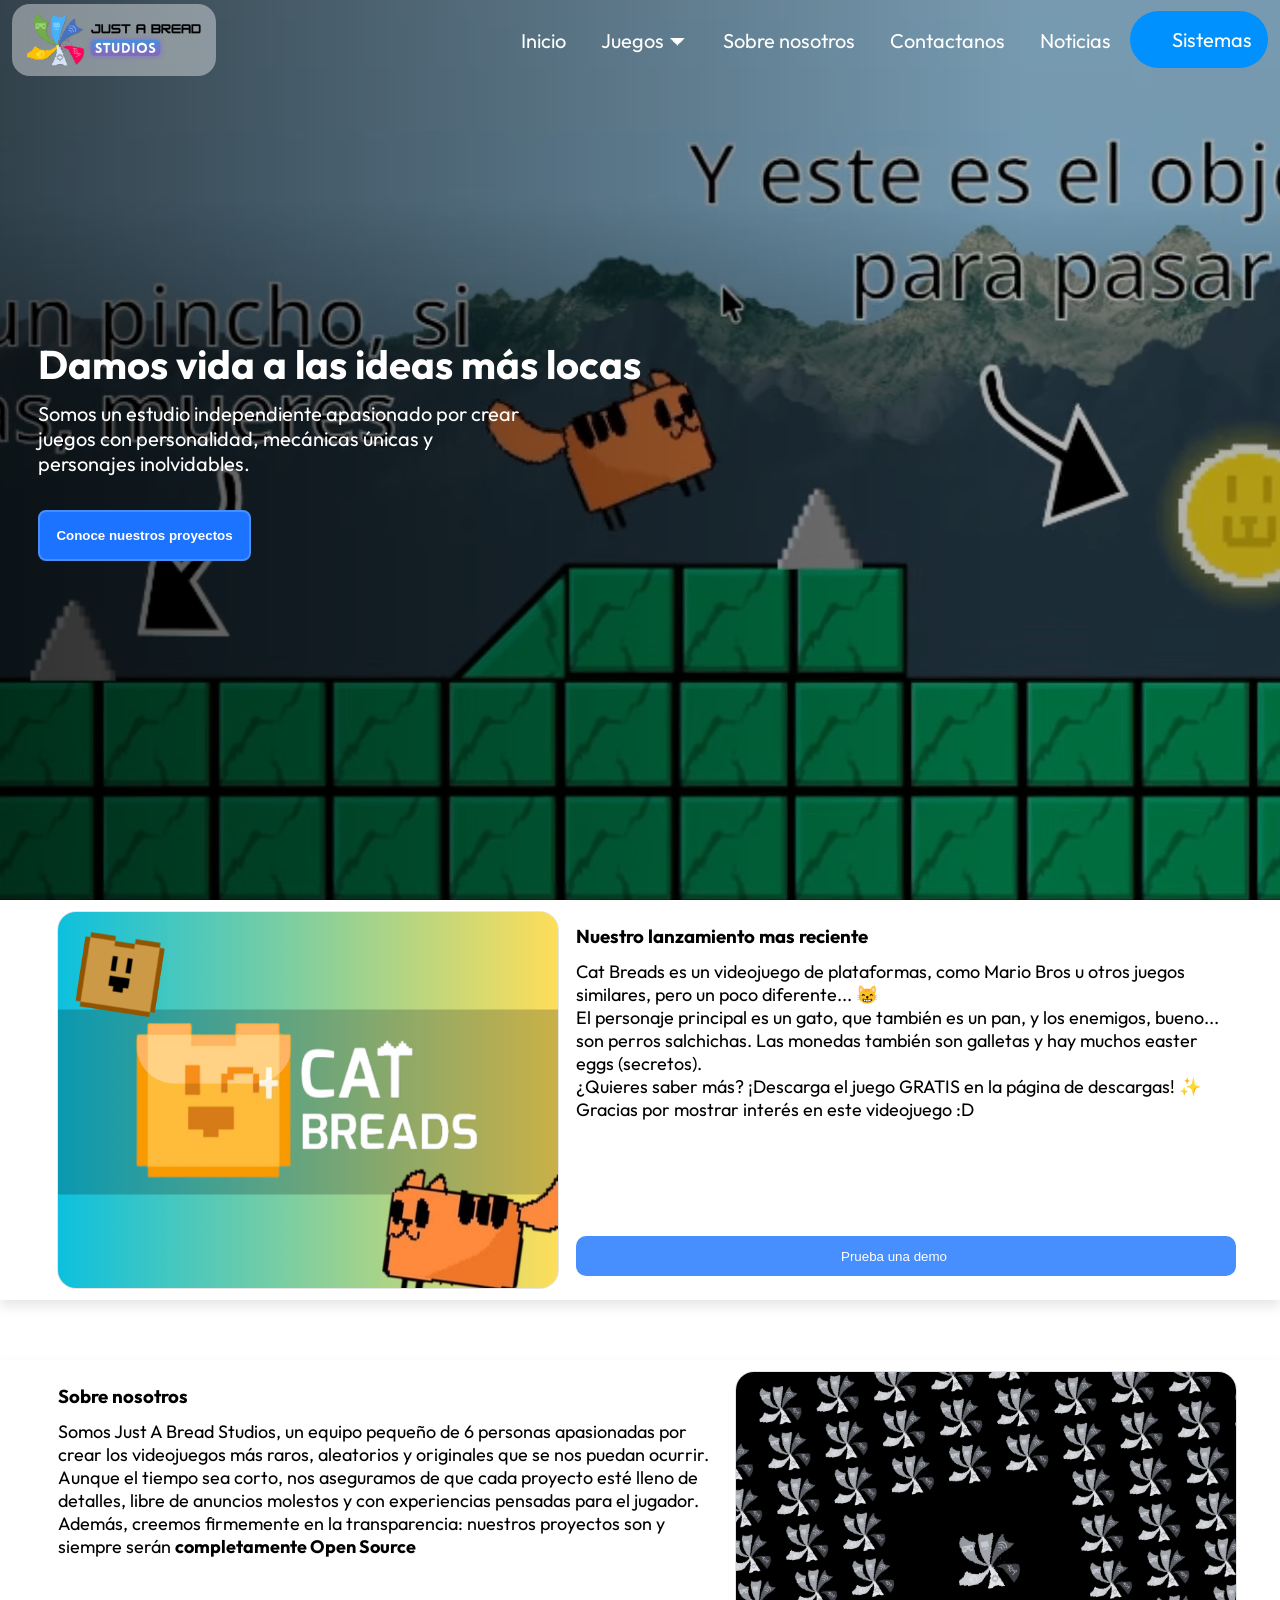
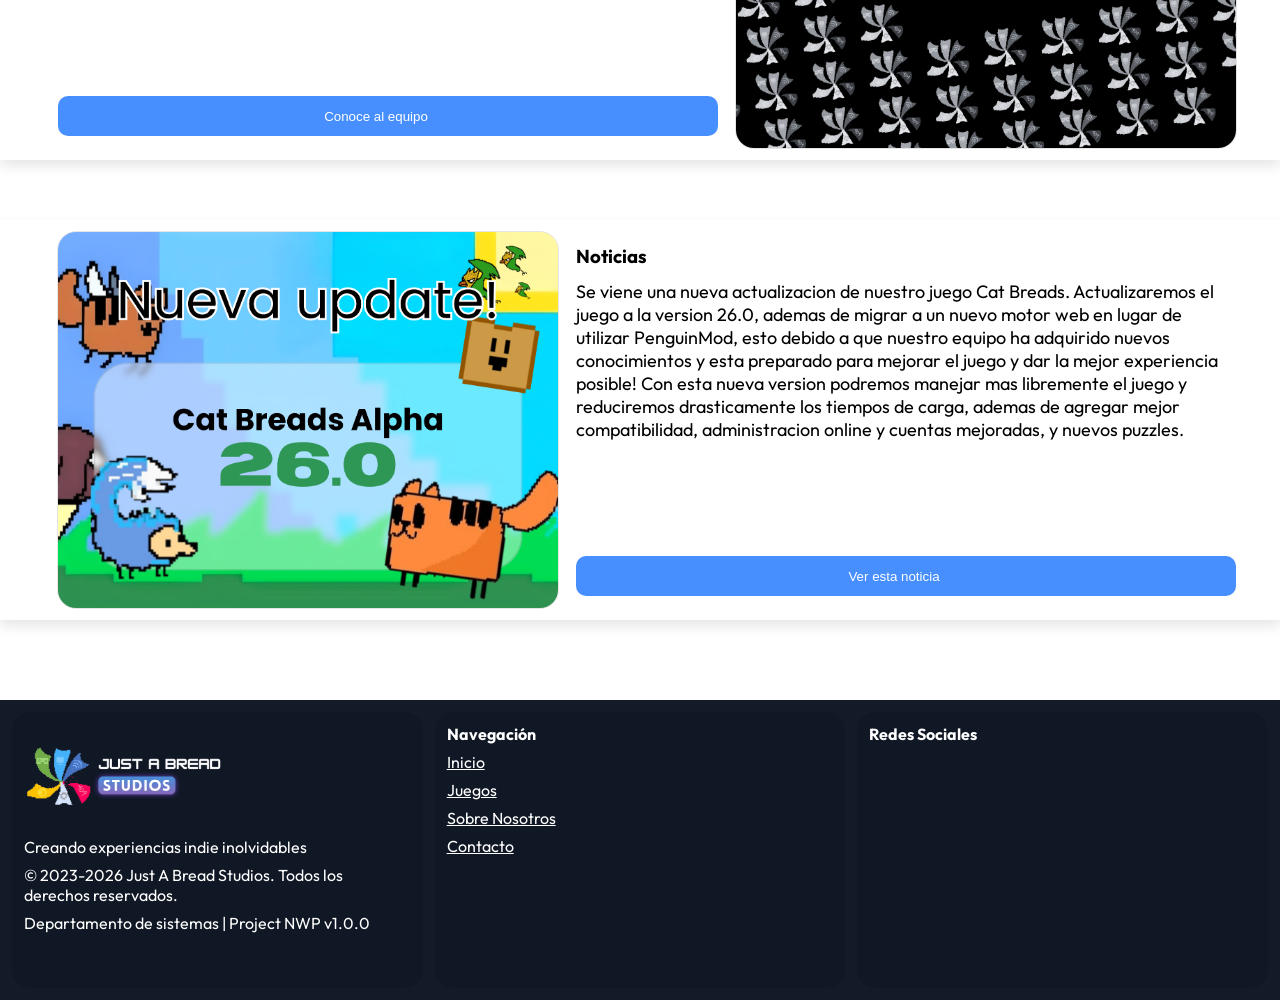
==== commit 081e8e39: "cosas de bing webmaster tools y SEO arreglado" ====
--- a/index.html
+++ b/index.html
@@ -26,10 +26,14 @@
     <script type="application/ld+json">
         {
         "@context": "https://schema.org",
-        "@type": "WebSite",
+        "@type": "Organization",
         "name": "Just A Bread Studios",
         "url": "https://justabreadstudios.netlify.app/",
-        "description": "Estudio de videojuegos indie enfocado en experiencias originales, gratuitas y totalmente Open Source. Conoce a nuestro equipo."
+        "logo": "https://justabreadstudios.netlify.app/assets/jabs_small.png",
+        "description": "Estudio independiente de videojuegos y desarrollo de experiencias web originales, gratuitas y Open Source.",
+        "sameAs": [
+            "https://github.com/JustABreadStudios"
+        ]
         }
     </script>
 </head>
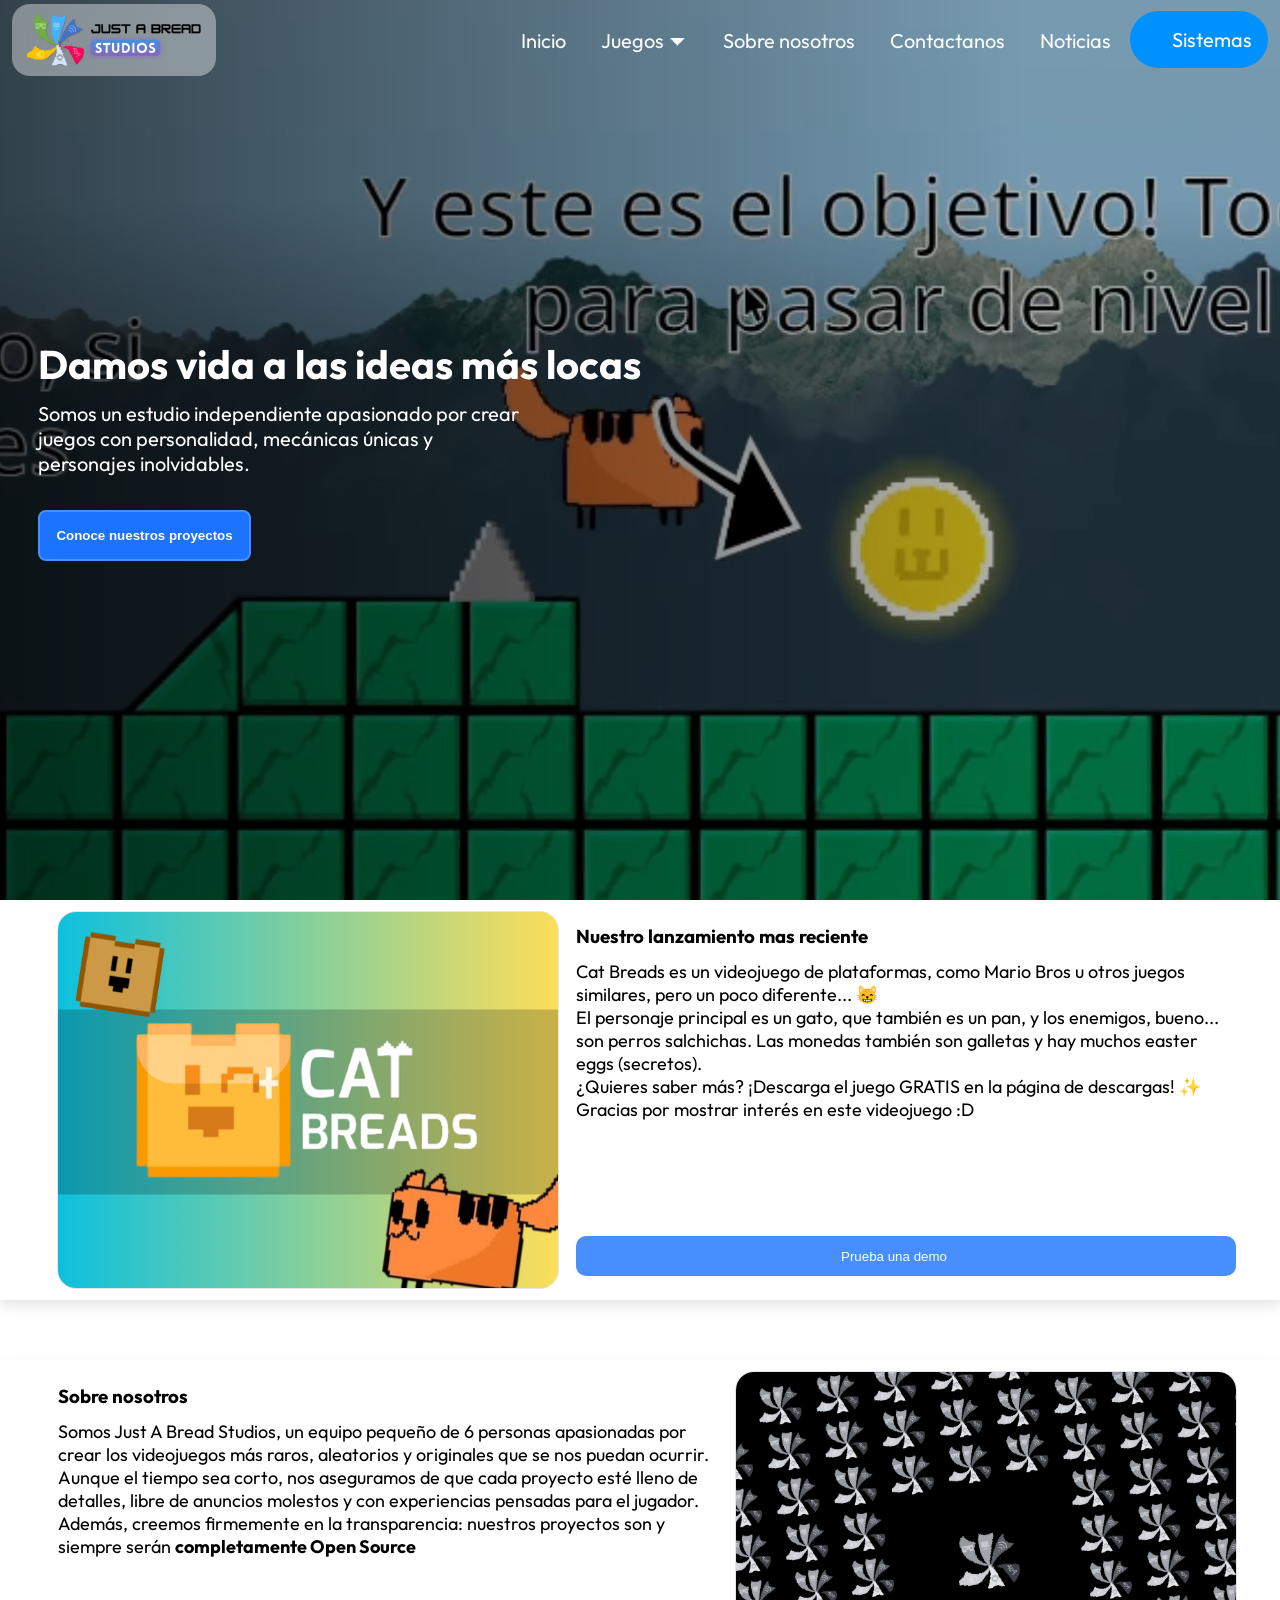
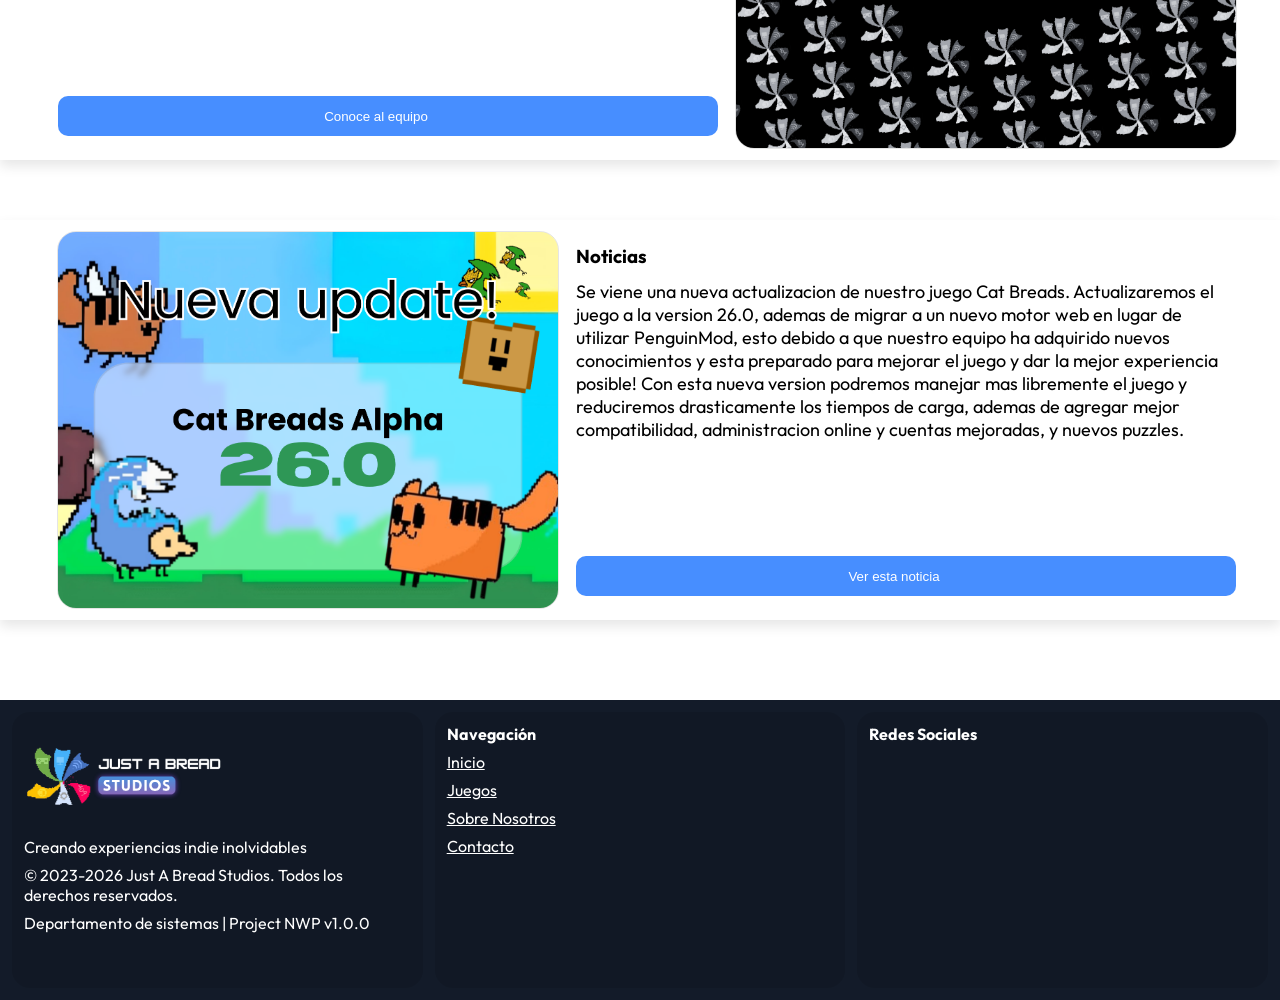
==== commit 3ce78bf9: "Cosas de SEO y Sitemaps actualizadas" ====
--- a/index.html
+++ b/index.html
@@ -11,7 +11,7 @@
     <meta property="og:description" content="Creando los videojuegos más raros y originales.">
     <meta property="og:image" content="https://justabreadstudios.netlify.app/assets/jabsBanner.png">
     <meta property="og:type" content="website">
-    <meta property="og:url" content="https://justabreadstudios.com/">
+    <meta property="og:url" content="https://justabreadstudios.netlify.app/">
     <link rel="icon" href="/assets/jabs_small.png" type="image/x-icon">
 
     <meta name="google-site-verification" content="td00GYDnzHykh4Shzi8BROy9XLe3nFU7idQ3V87_ILs" />
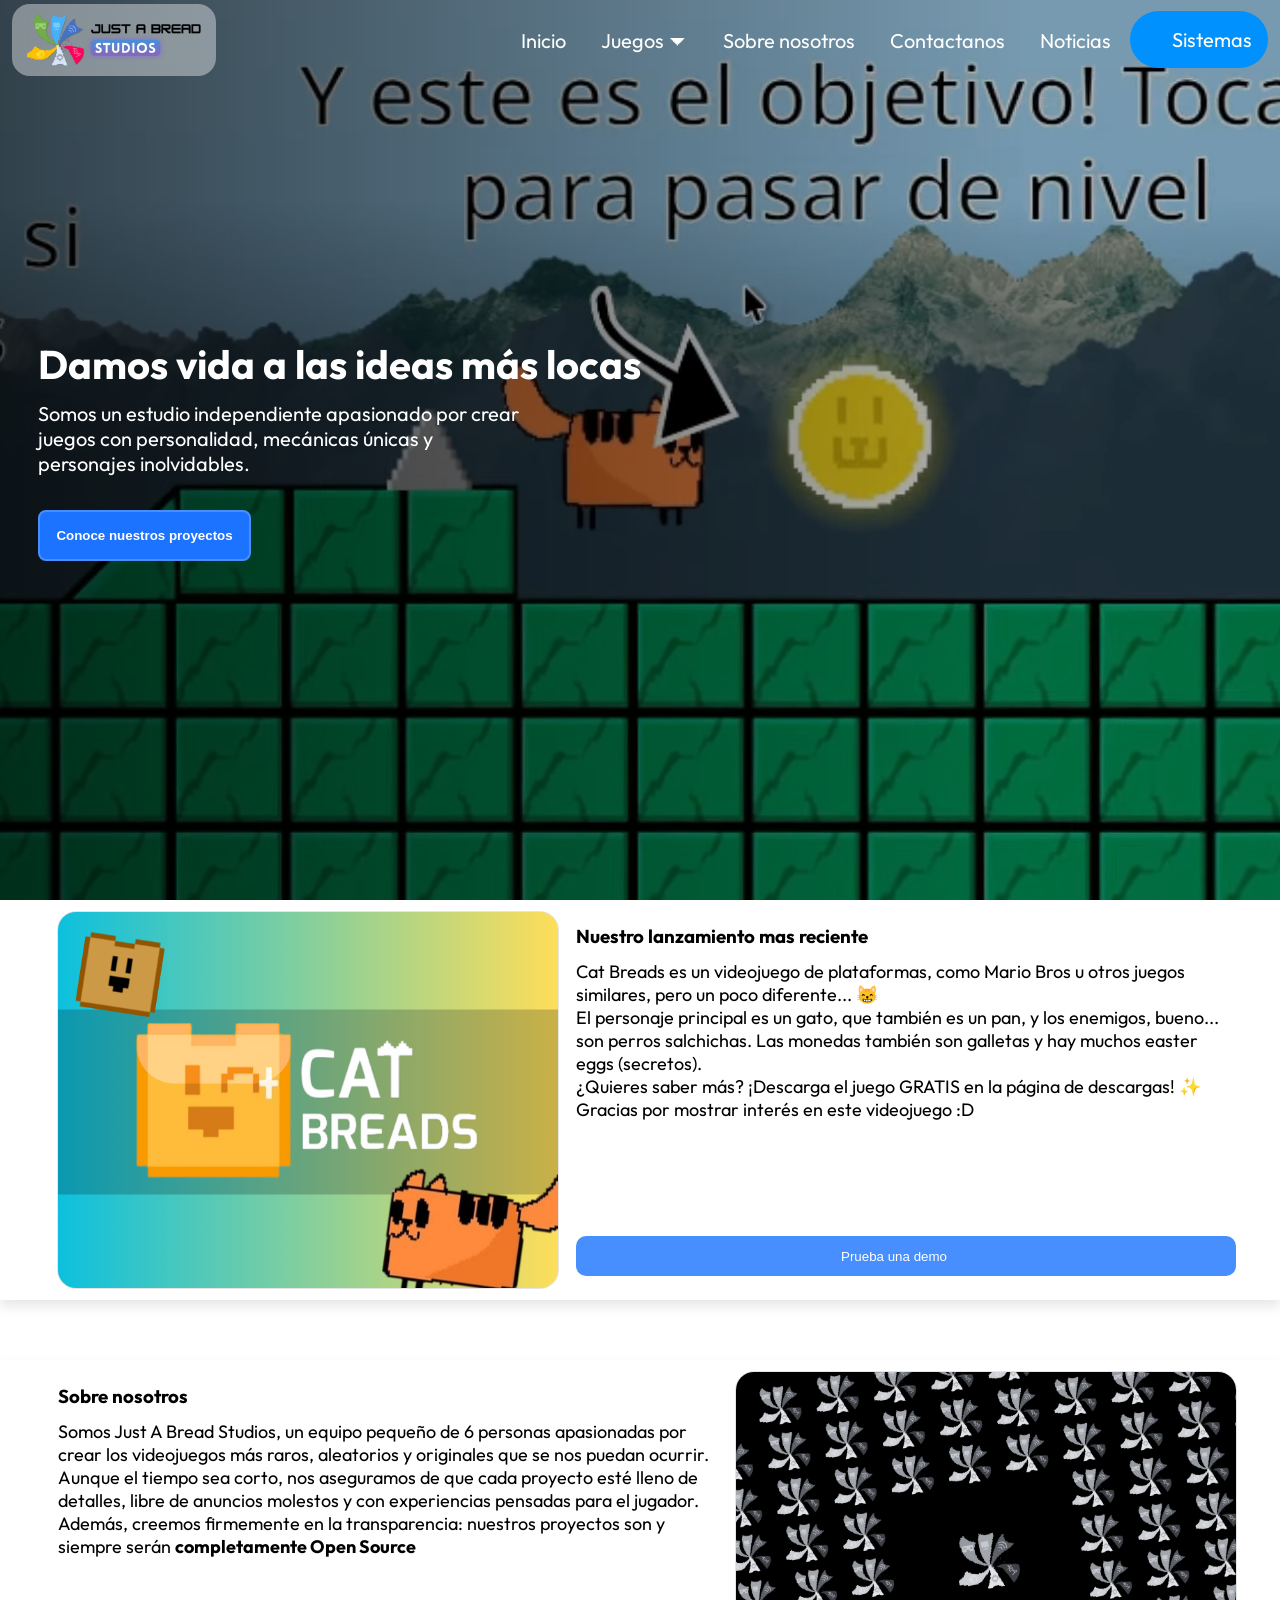
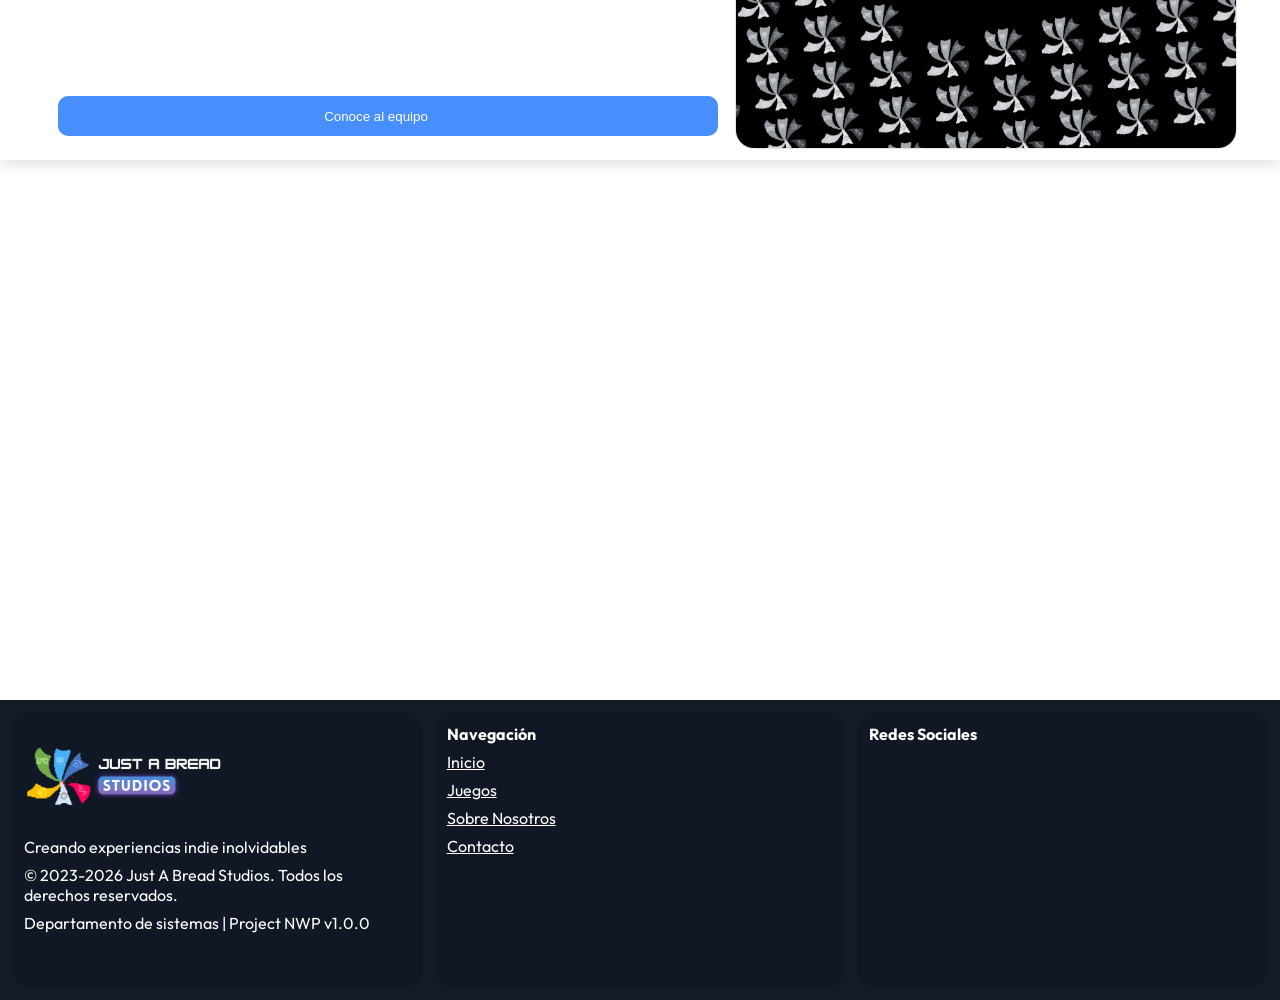
==== commit 655525df: "PWA habilitado, categorias en sidebar agregada, mejor compatibilidad con tactil, mas secciones" ====
--- a/index.html
+++ b/index.html
@@ -41,8 +41,6 @@
     <nav id="navbar">
         <img alt="Jabs Logo" src="/assets/black.png" onclick="gotoPage('home')" style="cursor: pointer;">
 
-        <button class="mobileNav" onclick="document.getElementById('navTouchSidebar').classList.toggle('show')"><i class="fi fi-br-menu-burger"></i></button>
-
         <ul>
             <li><a href="/home" data-link>Inicio</a></li>
             <li>
@@ -58,6 +56,8 @@
 
             <li class="extra special"><a href="/breadnet/index.html"><i class="fi fi-rr-computer"></i> Sistemas</a></li>
         </ul>
+
+            <button class="mobileNav" onclick="document.getElementById('navTouchSidebar').classList.toggle('show')"><i class="fi fi-br-menu-burger"></i></button>
     </nav>
     <nav id="navTouchSidebar">
         <button onclick="document.getElementById('navTouchSidebar').classList.remove('show')">Cerrar</button>
--- a/styles.css
+++ b/styles.css
@@ -137,9 +137,16 @@
     width: 28px;
     height: 28px;
 }
-@media (max-width: 800px) {
+@media (max-width: 840px) {
     nav .mobileNav {
         display: flex;
+        margin-left: auto !important;
+    }
+}
+@media (max-width: 1100px) {
+    nav .mobileNav {
+        display: flex;
+        margin-left: 0;
     }
 }
 
@@ -218,9 +225,32 @@
     backdrop-filter: none;
     padding: 0;
 }
-@media (max-width: 800px) {
+@media (min-width: 1100px) {
+    #navTouchSidebar {
+        width: 400px;
+    }
+}
+@media (max-width: 1100px) {
+    #navTouchSidebar {
+        width: 60%;
+    }
+}
+@media (max-width: 1000px) {
+    #navTouchSidebar {
+        width: 70%;
+    }
+}
+@media (max-width: 840px) {
     nav ul {
         display: none;
+    }
+    #navTouchSidebar {
+        width: 80%;
+    }
+}
+@media (max-width: 600px) {
+    #navTouchSidebar {
+        width: 90%;
     }
 }
 #navbar ul {
